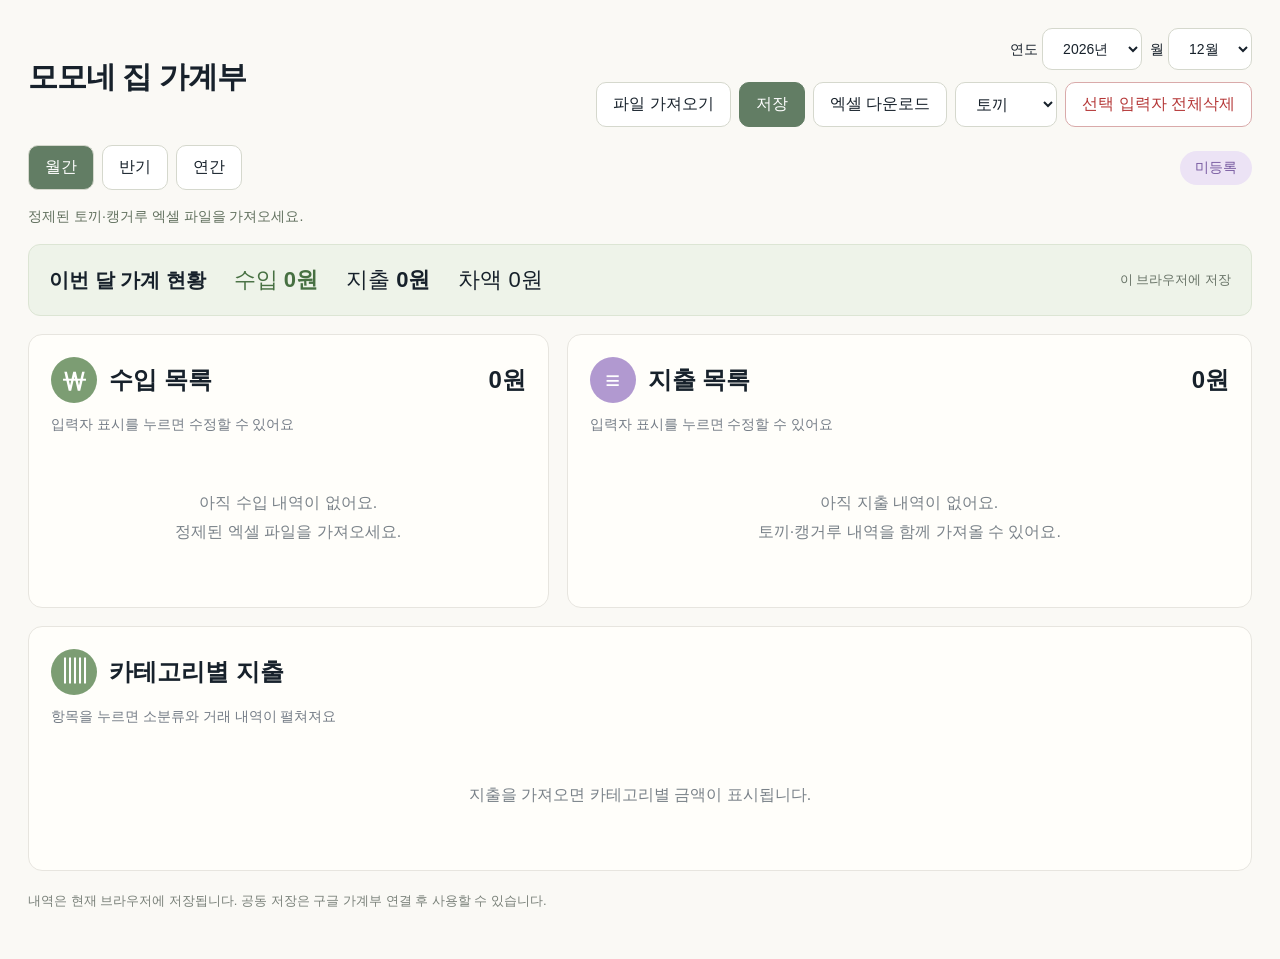
==== Index.html @ 2da4b63d "Limit owner bulk deletion to the selected month" ====
<!doctype html>
<html lang="ko"><head><meta charset="utf-8"><meta name="viewport" content="width=device-width,initial-scale=1"><title>모모네 집 가계부</title><style>:root{font-family:Arial,'Malgun Gothic',sans-serif;color:#17212b;background:#faf9f5;font-size:16px;--green:#547457;--purple:#8b6bb7;--line:#e7e5df}*{box-sizing:border-box}body{margin:0}main{max-width:1320px;margin:auto;padding:28px}header{display:flex;justify-content:space-between;align-items:center;gap:24px;margin-bottom:14px}.brand{display:flex;align-items:center;gap:18px}.mascots{font-size:54px;white-space:nowrap}h1{font-size:30px;margin:0;letter-spacing:-1px}h2{font-size:24px;margin:0;display:flex;align-items:center;gap:12px}.toolbar{display:grid;gap:12px}.period,.actions{display:flex;gap:8px;flex-wrap:wrap}.period{justify-content:flex-end}button,select,input,textarea{font:inherit}button,select{border:1px solid #d5d8cd;border-radius:10px;background:#fff;padding:11px 16px;color:inherit}button{cursor:pointer}button:hover{background:#f0f2eb}button:focus-visible,select:focus-visible,input:focus-visible,textarea:focus-visible{outline:3px solid #7a9878;outline-offset:2px}.primary{background:#627d64;color:white;border-color:#627d64}.primary:hover{background:#506b53}label{font-size:14px}#notice{font-size:14px;color:#62715f;min-height:26px;margin:10px 0}.summary{background:#eef3e9;border:1px solid #dce5d4;border-radius:12px;padding:20px;display:flex;align-items:center;gap:28px;flex-wrap:wrap;margin-bottom:18px}.summary strong{font-size:20px}.summary span{font-size:22px}.summary span:first-of-type{color:#477042}.summary small{margin-left:auto;color:#677266;font-size:13px}.lists{display:grid;grid-template-columns:0.95fr 1.25fr;gap:18px;margin-bottom:18px}.panel{background:#fffefa;border:1px solid var(--line);border-radius:14px;padding:22px}.panel-title{display:flex;justify-content:space-between;align-items:center;gap:14px}.panel-title>strong{font-size:24px;white-space:nowrap}.circle{display:inline-flex;border-radius:50%;width:46px;height:46px;align-items:center;justify-content:center;color:#fff;font-size:25px;flex-shrink:0}.green{background:#7c9d73}.purple{background:#b199d0}.hint{font-size:14px;color:#747c86;margin:10px 0 16px;line-height:1.6}.table-wrap{overflow:auto}table{width:100%;border-collapse:collapse;font-size:14px}th{color:#707987;font-weight:normal;text-align:left;padding:12px 8px;border-bottom:1px solid var(--line)}td{padding:16px 8px;border-bottom:1px solid var(--line);vertical-align:middle}td:first-child{white-space:nowrap}.money{text-align:right;white-space:nowrap;font-variant-numeric:tabular-nums}.owner-cell{text-align:right;width:82px}.owner{border:0;padding:7px 12px;font-size:14px;white-space:nowrap}.owner.rabbit{color:#7954ae;background:#ece2f6}.owner.kangaroo{color:#405b3d;background:#e1ead9}.description{display:block;color:#69717b;margin-top:5px;overflow-wrap:anywhere}.memo{display:block;font-size:13px;line-height:1.6;color:#647566;margin-top:5px;overflow-wrap:anywhere}.group{background:#eef3e8;padding:13px;border-radius:9px;display:flex;justify-content:space-between;gap:12px;margin:16px 0 4px;font-weight:bold}.empty{padding:38px 15px;text-align:center;color:#7a8289;line-height:1.8}.more{width:100%;margin-top:15px;background:#f3f2ee;border:0}.analysis{margin-top:18px}.bar-row{width:100%;display:grid;grid-template-columns:140px 1fr 160px;gap:16px;align-items:center;border:0;border-bottom:1px solid var(--line);border-radius:0;background:transparent;padding:17px 10px;text-align:left}.bar-row.selected{background:#edf3e7;border-radius:9px}.track{height:23px;background:#f4f3ef;border-radius:6px;overflow:hidden}.bar{display:block;height:100%;border-radius:6px}.bar-row .value{text-align:right;font-variant-numeric:tabular-nums}.detail-title{margin-top:22px;background:#edf3e7;border-radius:10px;padding:16px;display:flex;justify-content:space-between;align-items:center;gap:16px;flex-wrap:wrap}.chips{display:flex;gap:8px;flex-wrap:wrap}.chips button{font-size:14px;padding:8px 12px;border-radius:22px}.chips .active{background:#dce8d0;border-color:#82a276}footer{color:#798079;font-size:13px;line-height:1.8;margin:18px 0}dialog{border:1px solid var(--line);border-radius:16px;padding:26px;max-width:560px;width:calc(100% - 32px);max-height:90vh;overflow:auto;box-shadow:0 15px 70px #0002}dialog::backdrop{background:#1f29285c}dialog h2{margin-bottom:18px}dialog label{display:block;margin:12px 0}dialog input,dialog select,dialog textarea{width:100%;padding:10px;border:1px solid #cfd6ca;border-radius:8px;margin-top:6px;background:white}.field-pair{display:grid;grid-template-columns:1fr 1fr;gap:12px}.dialog-actions{display:flex;justify-content:flex-end;gap:10px;margin-top:22px}.import-item{border-bottom:1px solid var(--line);padding-bottom:12px;overflow-wrap:anywhere}button:disabled{opacity:.5;cursor:wait}@media(max-width:1000px){header{align-items:flex-start;flex-direction:column}.period{justify-content:flex-start}.toolbar{width:100%}.lists{grid-template-columns:1fr}.brand h1{font-size:27px}.summary small{margin-left:0}}@media(max-width:600px){main{padding:14px}.mascots{font-size:35px}.brand{gap:10px}h1,.brand h1{font-size:24px}.panel{padding:14px}h2{font-size:20px}.panel-title>strong{font-size:19px}.circle{width:36px;height:36px;font-size:22px}.summary{gap:12px;padding:14px}.summary strong{width:100%}.summary span{font-size:18px}button{padding:10px 12px}.bar-row{grid-template-columns:95px 1fr 112px;gap:8px;font-size:13px;padding:15px 4px}td,th{padding:13px 5px}table{font-size:13px}.owner{padding:7px 8px;font-size:13px}.owner-cell{width:65px}.field-pair{grid-template-columns:1fr}.summary small{width:100%}}
:root [hidden]{display:none!important}.views{display:flex;align-items:center;gap:8px;flex-wrap:wrap;margin:18px 0}.views .active{background:#627d64;color:#fff}.views #monthStatus{margin-left:auto;background:#ece3f5;color:#775aa0;border-radius:20px;padding:8px 15px;font-size:14px}.trend{position:relative;width:100%;min-width:0}.trend svg{display:block;width:100%;height:auto}.trend-hit{position:absolute;inset:0 4% 7% 7%;display:flex}.trend-hit button{flex:1;min-width:0;opacity:0;border:0;padding:0}.trend-hit button:focus-visible{opacity:.12;background:#9bb593}.trend-info{padding:14px;background:#edf2e8;border-radius:10px;line-height:1.8;margin-bottom:28px}.legend-income{color:#547457}.legend-expense{color:#9478af}.pie-heading{margin-top:28px}.pie-layout{display:grid;grid-template-columns:300px 1fr;gap:35px;align-items:center;margin-top:22px}.donut{width:280px;height:280px;border-radius:50%;position:relative}.donut>span{position:absolute;inset:25%;border-radius:50%;background:#fffefa;display:flex;align-items:center;justify-content:center;flex-direction:column;font-size:18px;font-weight:bold;z-index:2;pointer-events:none}.donut small{font-size:13px;font-weight:normal;margin-top:8px;color:#777}.pie-targets{position:absolute;inset:0;width:100%;height:100%}.pie-targets path{cursor:pointer}.pie-targets path:hover{fill:#fff4}.pie-legend button{display:grid;grid-template-columns:14px 1fr auto;gap:12px;align-items:center;width:100%;text-align:left;border:0;border-bottom:1px solid var(--line);border-radius:0;background:transparent;padding:13px 8px;font-size:14px}.pie-legend i{width:12px;height:12px;border-radius:3px}.pie-legend button:hover{background:#f0f4eb}@media(max-width:600px){.pie-layout{grid-template-columns:1fr;gap:18px}.donut{margin:auto;width:230px;height:230px}.trend-info{font-size:14px}.views #monthStatus{margin-left:0}.summary #difference{font-size:16px}}
.owner-actions{display:inline-flex;align-items:center;gap:7px}.delete-one{display:inline-flex;align-items:center;justify-content:center;width:24px;height:24px;padding:0;border:0;border-radius:50%;background:#c74444;color:white;font-size:20px;line-height:1;flex-shrink:0}.delete-one:hover{background:#a82f2f}.danger-outline{color:#b53838;border-color:#d9aaaa}.owner-cell{width:120px}</style><script src="https://holaharu.github.io/momo-household-ledger/vendor/xlsx.full.min.js"></script></head>
<body><main>
<header><div class="brand"><h1>모모네 집 가계부</h1></div><div class="toolbar"><div class="period"><label>연도 <select id="year"></select></label><label>월 <select id="month"></select></label></div><div class="actions"><button id="import">파일 가져오기</button><button id="save" class="primary">저장</button><button id="export">엑셀 다운로드</button><select id="deleteOwner" aria-label="전체 삭제할 입력자"><option value="토끼">토끼</option><option value="캥거루">캥거루</option></select><button id="deleteOwnerAll" class="danger-outline">선택 입력자 전체삭제</button></div></div></header>
<nav class="views"><button data-view="month" class="active">월간</button><button data-view="half">반기</button><button data-view="year">연간</button><select id="half"><option value="1">상반기 · 1~6월</option><option value="2">하반기 · 7~12월</option></select><span id="monthStatus"></span><button id="reopen" hidden>확정 해제</button></nav>
<div id="notice" role="status">정제된 토끼·캥거루 엑셀 파일을 가져오세요.</div>
<section class="summary"><strong>이번 달 가계 현황</strong><span>수입 <b id="incomeTotal">0원</b></span><span>지출 <b id="expenseTotal">0원</b></span><small id="savedState">이 브라우저에 저장</small></section>
<div class="lists"><section class="panel"><div class="panel-title"><h2><span class="circle green">₩</span>수입 목록</h2><strong id="incomePanelTotal">0원</strong></div><p class="hint">입력자 표시를 누르면 수정할 수 있어요</p><div id="incomeList"></div></section><section class="panel"><div class="panel-title"><h2><span class="circle purple">≡</span>지출 목록</h2><strong id="expensePanelTotal">0원</strong></div><p class="hint">입력자 표시를 누르면 수정할 수 있어요</p><div id="expenseList"></div></section></div>
<section class="panel" id="periodAnalysis" hidden></section>
<section class="panel analysis"><h2><span class="circle green">▥</span>카테고리별 지출</h2><p class="hint">항목을 누르면 소분류와 거래 내역이 펼쳐져요</p><div id="chart"></div><div id="detail"></div></section>
<footer id="storageFooter">내역은 현재 브라우저에 저장됩니다. 공동 저장은 구글 가계부 연결 후 사용할 수 있습니다. <a id="sharedLink" hidden>공동 가계부 열기</a></footer>
</main><input hidden type="file" id="files" accept=".xlsx,.xls" multiple><input hidden type="file" id="backupFile" accept=".json"><button id="backup" hidden></button><button id="restore" hidden></button>
<dialog id="importDialog"><form id="importForm"><h2>파일 가져오기</h2><p class="hint">파일명에서 월과 입력자를 찾았어요. 연도와 내용을 확인하세요.</p><div id="importFields"></div><p class="hint">같은 연월·입력자의 기존 내역은 새 파일로 교체됩니다.</p><div class="dialog-actions"><button type="button" data-close="importDialog">취소</button><button class="primary" type="submit">가져오기</button></div></form></dialog>
<dialog id="editDialog"><form id="editForm"><h2>내역 수정</h2><label>입력자<select name="owner"><option>토끼</option><option>캥거루</option></select></label><label>구분<select name="type"><option>수입</option><option>지출</option></select></label><label>날짜<input name="date" type="date" required></label><div class="field-pair"><label>대분류<input name="category" required></label><label>소분류<input name="subcategory"></label></div><label>내용<input name="description" required></label><label>금액<input name="amount" type="number" step="1" required></label><label>결제수단<input name="payment"></label><label>메모<textarea name="memo" rows="3"></textarea></label><div class="dialog-actions"><button type="button" data-close="editDialog">취소</button><button type="submit" class="primary">수정 저장</button></div></form></dialog>
<script>'use strict';
const $=id=>document.getElementById(id), STORAGE='momo-ledger-v1', money=v=>new Intl.NumberFormat('ko-KR').format(v)+'원', escapeHtml=v=>String(v??'').replace(/[&<>"']/g,c=>({'&':'&amp;','<':'&lt;','>':'&gt;','"':'&quot;',"'":'&#39;'}[c]));
let records=[], pending=[], editing=null, expanded=false, selectedCategory='', selectedSub='전체';
try{records=validateRecords(JSON.parse(localStorage.getItem(STORAGE)||'[]'))}catch{ $('notice').textContent='저장된 내역을 읽지 못했어요. 백업 파일로 복원하세요.'; }
const today=new Date();for(let y=2020;y<=Math.max(2040,today.getFullYear()+10);y++)$('year').add(new Option(y+'년',y));for(let m=1;m<=12;m++)$('month').add(new Option(m+'월',m));$('year').value=today.getFullYear();$('month').value=today.getMonth()+1;
function period(){return $('year').value+'-'+String($('month').value).padStart(2,'0')}
function validateRecords(rs){if(!Array.isArray(rs))throw Error('내역 형식이 올바르지 않습니다.');return rs.map(r=>{if(!r||!['토끼','캥거루'].includes(r.owner)||!['수입','지출'].includes(r.type)||!/^\d{4}-\d{2}-\d{2}$/.test(r.date)||!Number.isFinite(r.amount))throw Error('내역 형식이 올바르지 않습니다.');return {id:r.id||crypto.randomUUID(),owner:r.owner,type:r.type,date:r.date,category:String(r.category||'미분류'),subcategory:String(r.subcategory||''),description:String(r.description||''),amount:r.amount,payment:String(r.payment||''),memo:String(r.memo||'')};})}
function current(){return records.filter(r=>r.date.startsWith(period())).sort((a,b)=>b.date.localeCompare(a.date))}
function persist(message='저장했어요.'){try{localStorage.setItem(STORAGE,JSON.stringify(records));$('savedState').textContent='이 브라우저에 저장됨 · '+new Date().toLocaleTimeString('ko-KR',{hour:'2-digit',minute:'2-digit'});$('notice').textContent=message;return true}catch{$('notice').textContent='저장 공간이 부족해 저장하지 못했어요. 백업 파일을 내려받아 주세요.';return false}}
function sum(rs){return rs.reduce((n,r)=>n+r.amount,0)}
function badge(r){return `<button class="owner ${r.owner==='토끼'?'rabbit':'kangaroo'}" data-edit="${escapeHtml(r.id)}" aria-label="${escapeHtml(r.owner+' '+r.description+' 내역 수정')}">${r.owner}</button>`}
function table(rs,expense=true){return `<div class="table-wrap"><table><thead><tr><th>날짜</th><th>${expense?'분류 · 내용':'내용'}</th><th class="money">금액</th><th class="owner-cell">입력자</th></tr></thead><tbody>${rs.map(r=>`<tr><td>${r.date.slice(5).replace('-','.')}</td><td>${expense?`<strong>${escapeHtml(r.category)}${r.subcategory?' · '+escapeHtml(r.subcategory):''}</strong><span class="description">${escapeHtml(r.description)}</span>`:escapeHtml(r.description)}${r.memo?`<span class="memo">메모: ${escapeHtml(r.memo)}</span>`:''}</td><td class="money">${money(r.amount)}</td><td class="owner-cell">${badge(r)}</td></tr>`).join('')}</tbody></table></div>`}
function render(){const rs=current(),income=rs.filter(r=>r.type==='수입'),expenses=rs.filter(r=>r.type==='지출');$('incomeTotal').textContent=$('incomePanelTotal').textContent=money(sum(income));$('expenseTotal').textContent=$('expensePanelTotal').textContent=money(sum(expenses));const groups=Object.groupBy(income,r=>r.category==='급여'?'월급':r.category);$('incomeList').innerHTML=income.length?Object.entries(groups).sort((a,b)=>sum(b[1])-sum(a[1])).map(([cat,rows])=>`<div class="group"><span>${escapeHtml(cat)}</span><span>${money(sum(rows))}</span></div>${table(rows,false)}`).join(''):'<div class="empty">아직 수입 내역이 없어요.<br>정제된 엑셀 파일을 가져오세요.</div>';$('expenseList').innerHTML=expenses.length?table(expanded?expenses:expenses.slice(0,8))+(expenses.length>8?`<button class="more" id="more">${expanded?'접기':'전체 지출 '+expenses.length+'건 보기'} ▾</button>`:''):'<div class="empty">아직 지출 내역이 없어요.<br>토끼·캥거루 내역을 함께 가져올 수 있어요.</div>';if($('more'))$('more').onclick=()=>{expanded=!expanded;render()};const cats=Object.entries(Object.groupBy(expenses,r=>r.category)).map(([c,rs])=>[c,sum(rs)]).sort((a,b)=>b[1]-a[1]);const max=Math.max(...cats.map(c=>Math.abs(c[1])),1),colors=['#ceb7e2','#aac6df','#e4c7a7','#eaa8b2','#8ea67b','#afb6bc'];$('chart').innerHTML=cats.length?cats.map(([c,a],i)=>`<button class="bar-row ${c===selectedCategory?'selected':''}" data-category="${escapeHtml(c)}"><strong>${escapeHtml(c)}</strong><span class="track"><span class="bar" style="width:${Math.max(1,Math.abs(a)/max*100)}%;background:${colors[i%colors.length]}"></span></span><span class="value">${money(a)}</span></button>`).join(''):'<div class="empty">지출을 가져오면 카테고리별 금액이 표시됩니다.</div>';renderDetail(expenses);}
function renderDetail(expenses){const rows=expenses.filter(r=>r.category===selectedCategory);if(!rows.length){$('detail').innerHTML='';return}const subs=['전체',...new Set(rows.map(r=>r.subcategory||'미분류'))];if(!subs.includes(selectedSub))selectedSub='전체';$('detail').innerHTML=`<div class="detail-title"><strong>${escapeHtml(selectedCategory)} 세부 내역</strong><div class="chips">${subs.map(s=>`<button data-sub="${escapeHtml(s)}" class="${s===selectedSub?'active':''}">${escapeHtml(s)}</button>`).join('')}</div></div>`+table(rows.filter(r=>selectedSub==='전체'||(r.subcategory||'미분류')===selectedSub));}
document.addEventListener('click',e=>{const b=e.target.closest('button');if(!b)return;if(b.dataset.edit){editing=records.find(r=>r.id===b.dataset.edit);if(!editing)return;for(const [k,v]of Object.entries(editing))if($('editForm').elements[k])$('editForm').elements[k].value=v;$('editDialog').showModal()}if(b.dataset.category){selectedCategory=b.dataset.category;selectedSub='전체';render()}if(b.dataset.sub){selectedSub=b.dataset.sub;renderDetail(current().filter(r=>r.type==='지출'))}if(b.dataset.close)$(b.dataset.close).close()});
for(const id of ['year','month'])$(id).onchange=()=>{expanded=false;selectedCategory='';render()};$('save').onclick=()=>persist();
function normalizedDate(v,y,m){let yy=y,mm=m,dd;if(typeof v==='number'){const d=XLSX.SSF.parse_date_code(v);if(!d)throw Error('날짜를 읽을 수 없습니다.');yy=d.y;mm=d.m;dd=d.d}else{const nums=String(v||'').match(/\d+/g)?.map(Number)||[];if(nums.length>=3&&nums[0]>1900){[yy,mm,dd]=nums}else if(nums.length>=2){[mm,dd]=nums}else throw Error('날짜를 읽을 수 없습니다: '+v)}const date=new Date(Date.UTC(yy,mm-1,dd));if(date.getUTCFullYear()!==yy||date.getUTCMonth()+1!==mm||date.getUTCDate()!==dd)throw Error('잘못된 날짜: '+v);if(yy!==y||mm!==m)throw Error(`파일에 선택한 ${y}년 ${m}월 밖의 날짜가 있어요: ${v}`);return `${yy}-${String(mm).padStart(2,'0')}-${String(dd).padStart(2,'0')}`;}
function parseWorkbook(wb,{owner,year,month}){const out=[];for(const name of wb.SheetNames){let type='',headers=null;for(const row of XLSX.utils.sheet_to_json(wb.Sheets[name],{header:1,defval:'',raw:true})){const nonempty=row.filter(v=>String(v).trim());if(nonempty.length===1&&['수입','지출'].includes(String(nonempty[0]).trim())){type=String(nonempty[0]).trim();headers=null;continue}if(row.includes('날짜')&&row.includes('금액')){headers=Object.fromEntries(row.map((v,i)=>[String(v).trim(),i]));continue}if(!headers||!type||!nonempty.length)continue;const get=k=>row[headers[k]]??'';if(!get('날짜'))continue;const amount=Number(String(get('금액')).replace(/[,\s₩원]/g,''));if(!Number.isFinite(amount)||String(get('금액')).trim()==='')throw Error('금액을 읽을 수 없습니다.');out.push({id:crypto.randomUUID(),owner,type,date:normalizedDate(get('날짜'),year,month),category:String(get('대분류')||'미분류'),subcategory:String(get('소분류')||''),description:String(get('내용')||''),amount,payment:String(get('결제수단')||''),memo:String(get('메모')||'')});}}if(!out.length)throw Error('수입·지출 구역과 날짜·금액 열이 있는 정제 파일을 선택하세요.');return out;}
$('import').onclick=()=>$('files').click();$('files').onchange=async()=>{try{if(!window.XLSX)throw Error('엑셀 기능을 불러오지 못했어요. 페이지를 새로고침해 주세요.');pending=[];for(const file of $('files').files){const filename=file.name.replace(/\.(xlsx|xls)$/i,'');const match=filename.match(/(?:^|\D)(1[0-2]|0?[1-9])\s*월?\s*(토끼|캥거루)/);const wb=XLSX.read(await file.arrayBuffer());pending.push({name:file.name,wb,month:match?Number(match[1]):Number($('month').value),owner:match?match[2]:filename.includes('캥거루')?'캥거루':'토끼'});}$('importFields').innerHTML=pending.map((p,i)=>`<div class="import-item"><strong>${escapeHtml(p.name)}</strong><div class="field-pair"><label>연도<input type="number" name="year${i}" value="${$('year').value}" min="2020" max="2100" required></label><label>월<select name="month${i}">${Array.from({length:12},(_,j)=>`<option value="${j+1}" ${j+1===p.month?'selected':''}>${j+1}월</option>`).join('')}</select></label></div><label>입력자<select name="owner${i}"><option ${p.owner==='토끼'?'selected':''}>토끼</option><option ${p.owner==='캥거루'?'selected':''}>캥거루</option></select></label></div>`).join('');$('importDialog').showModal()}catch(e){$('notice').textContent=e.message}finally{$('files').value=''}};
$('importForm').onsubmit=e=>{e.preventDefault();try{const batch=[],keys=new Set();for(let i=0;i<pending.length;i++){const form=e.target.elements,year=Number(form['year'+i].value),month=Number(form['month'+i].value),owner=form['owner'+i].value,key=`${year}-${String(month).padStart(2,'0')}|${owner}`;if(keys.has(key))throw Error('같은 월·입력자의 파일은 한 번에 하나만 가져오세요.');keys.add(key);batch.push(...parseWorkbook(pending[i].wb,{owner,year,month}));}records=records.filter(r=>!keys.has(r.date.slice(0,7)+'|'+r.owner)).concat(batch);const p=batch[0].date.split('-');if(![...$('year').options].some(o=>o.value===p[0]))$('year').add(new Option(p[0]+'년',p[0]));$('year').value=p[0];$('month').value=Number(p[1]);persist(`${pending.map(p=>p.name).join(', ')} · ${batch.length}건을 가져왔어요.`);$('importDialog').close();expanded=false;selectedCategory='';render()}catch(err){alert(err.message)}};
$('editForm').onsubmit=e=>{e.preventDefault();const values=Object.fromEntries(new FormData(e.target));try{const changed=validateRecords([{...editing,...values,amount:Number(values.amount)}])[0];const before=records;records=records.map(r=>r.id===editing.id?changed:r);if(!persist('수정한 내역을 저장했어요.')){records=before;return}$('editDialog').close();render()}catch(err){alert(err.message)}};
function download(blob,name){const url=URL.createObjectURL(blob),a=document.createElement('a');a.href=url;a.download=name;a.click();setTimeout(()=>URL.revokeObjectURL(url),1000)}
$('backup').onclick=()=>download(new Blob([JSON.stringify({version:1,exportedAt:new Date().toISOString(),records},null,2)],{type:'application/json'}),'모모네집_전체백업_'+new Date().toISOString().slice(0,10)+'.json');$('restore').onclick=()=>$('backupFile').click();$('backupFile').onchange=async()=>{try{const file=$('backupFile').files[0];if(!file)return;const data=JSON.parse(await file.text());if(data.version!==1)throw Error('모모네 집 가계부 백업 파일이 아닙니다.');const restored=validateRecords(data.records);if(!confirm(`백업 ${restored.length}건으로 현재 브라우저의 전체 내역을 교체할까요?`))return;const old=records;records=restored;if(!persist('백업을 복원했어요.')){records=old;return}render()}catch(e){alert(e.message)}finally{$('backupFile').value=''}};
$('export').onclick=()=>{try{const rs=typeof viewMode==='undefined'||viewMode==='month'?current():rangeRows();const exportPeriod=typeof viewMode==='undefined'||viewMode==='month'?period():$('year').value+(viewMode==='half'?($('half').value==='1'?'_상반기':'_하반기'):'_연간');if(!rs.length)throw Error('선택한 기간에 내보낼 내역이 없어요.');const wb=XLSX.utils.book_new(),income=rs.filter(r=>r.type==='수입'),expense=rs.filter(r=>r.type==='지출');const summary=[['모모네 집 가계부',exportPeriod],['총수입',sum(income)],['총지출',sum(expense)],[],['수입 분류','금액'],...Object.entries(Object.groupBy(income,r=>r.category==='급여'?'월급':r.category)).map(([c,r])=>[c,sum(r)]),[],['지출 분류','금액'],...Object.entries(Object.groupBy(expense,r=>r.category)).map(([c,r])=>[c,sum(r)])];const ws=XLSX.utils.aoa_to_sheet(summary);ws['!cols']=[{wch:24},{wch:20}];XLSX.utils.book_append_sheet(wb,ws,'기간 요약');for(const [name,rows]of [['수입',income],['지출',expense]]){const sheet=XLSX.utils.aoa_to_sheet([['날짜','입력자','대분류','소분류','내용','금액','결제수단','메모'],...rows.map(r=>[r.date,r.owner,r.category,r.subcategory,r.description,r.amount,r.payment,r.memo])]);sheet['!cols']=[{wch:13},{wch:10},{wch:16},{wch:16},{wch:36},{wch:16},{wch:30},{wch:40}];sheet['!autofilter']={ref:sheet['!ref']};XLSX.utils.book_append_sheet(wb,sheet,name);}XLSX.writeFile(wb,`모모네집_가계부_${exportPeriod}.xlsx`)}catch(e){$('notice').textContent=e.message}};
render();
</script><script>'use strict';
const META_STORAGE='momo-ledger-months-v2';let monthMeta={},revision=0,shared=typeof google!=='undefined'&&google.script&&google.script.run,busy=false;
try{monthMeta=JSON.parse(localStorage.getItem(META_STORAGE)||'{}')}catch{}
function statusFor(key){const m=monthMeta[key]||{};const owners=m.uploaded||[...new Set(records.filter(r=>r.date.startsWith(key)).map(r=>r.owner))];return {uploaded:owners,confirmed:Boolean(m.confirmed),updatedAt:m.updatedAt||''};}
function cloudCall(method,payload){return new Promise((resolve,reject)=>{const runner=google.script.run.withSuccessHandler(resolve).withFailureHandler(e=>reject(Error(e.message||String(e))));if(payload===undefined)runner[method]();else runner[method](payload)})}
function acceptState(state){records=validateRecords(state.records);monthMeta=state.months||{};revision=state.revision||0;}
function localMutation(op){let next=records.map(r=>({...r})),meta=JSON.parse(JSON.stringify(monthMeta));const ensure=k=>meta[k]??={...statusFor(k)};if(op.kind==='import'){if(!op.items?.length)throw Error('가져올 파일이 없어요.');const seen=new Set();for(const item of op.items){const key=item.period+'|'+item.owner;if(seen.has(key))throw Error('같은 월·입력자의 파일은 하나만 가져오세요.');seen.add(key);const imported=validateRecords(item.records);if(!imported.length||imported.some(r=>r.owner!==item.owner||r.date.slice(0,7)!==item.period))throw Error('파일과 연월·입력자가 일치하지 않아요.');const m=ensure(item.period);if(m.confirmed)throw Error(item.period+' 가계부는 확정되어 있어요. 먼저 확정을 해제하세요.');next=next.filter(r=>!(r.date.startsWith(item.period)&&r.owner===item.owner)).concat(imported);m.uploaded=[...new Set([...m.uploaded,item.owner])];m.confirmed=m.uploaded.includes('토끼')&&m.uploaded.includes('캥거루');m.updatedAt=new Date().toISOString();}}else if(op.kind==='edit'){const old=next.find(r=>r.id===op.record.id);if(!old)throw Error('수정할 내역이 없어요.');const key=old.date.slice(0,7);if(ensure(key).confirmed||ensure(op.record.date.slice(0,7)).confirmed)throw Error('확정한 달은 먼저 확정을 해제하세요.');next=next.map(r=>r.id===old.id?validateRecords([op.record])[0]:r);}else if(op.kind==='reopen'){ensure(op.period).confirmed=false;}else if(op.kind==='confirm'){const m=ensure(op.period);if(!['토끼','캥거루'].every(o=>m.uploaded.includes(o)))throw Error('두 사람의 업로드가 필요해요.');m.confirmed=true;}else if(op.kind==='restore'){next=validateRecords(op.records);meta=op.months||{};}else throw Error('지원하지 않는 저장 작업입니다.');const serialized=JSON.stringify({records:next,months:meta});localStorage.setItem('momo-ledger-state-v2',serialized);return {records:next,months:meta,revision:revision+1};}
async function mutate(op){if(busy)throw Error('저장 중이에요. 잠시 기다려 주세요.');busy=true;try{const state=shared?await cloudCall('mutateLedger',{...op,revision}):localMutation(op);acceptState(state);$('savedState').textContent=shared?'공동 저장됨':'이 브라우저에 저장됨';render();return state;}catch(e){if(shared){try{acceptState(await cloudCall('loadLedger'));render()}catch{}}throw e;}finally{busy=false}}
try{const state=JSON.parse(localStorage.getItem('momo-ledger-state-v2')||'null');if(state)acceptState(state)}catch{}
$('importForm').onsubmit=async e=>{e.preventDefault();const button=e.target.querySelector('[type=submit]');button.disabled=true;try{const items=[],form=e.target.elements;for(let i=0;i<pending.length;i++){const year=Number(form['year'+i].value),month=Number(form['month'+i].value),owner=form['owner'+i].value;items.push({period:year+'-'+String(month).padStart(2,'0'),owner,records:parseWorkbook(pending[i].wb,{owner,year,month})})}await mutate({kind:'import',items});const p=items[0].period.split('-');if(![...$('year').options].some(o=>o.value===p[0]))$('year').add(new Option(p[0]+'년',p[0]));$('year').value=p[0];$('month').value=Number(p[1]);$('notice').textContent=pending.map(p=>p.name).join(', ')+' · 저장했어요.';$('importDialog').close();render()}catch(err){alert(err.message)}finally{button.disabled=false}};
$('editForm').onsubmit=async e=>{e.preventDefault();const values=Object.fromEntries(new FormData(e.target)),button=e.target.querySelector('[type=submit]');button.disabled=true;try{const r=validateRecords([{...editing,...values,amount:Number(values.amount)}])[0];await mutate({kind:'edit',record:r});$('editDialog').close();$('notice').textContent='수정한 내역을 저장했어요.'}catch(err){alert(err.message)}finally{button.disabled=false}};
$('save').onclick=async()=>{try{const m=statusFor(period());if(m.uploaded.length===2&&!m.confirmed){await mutate({kind:'confirm',period:period()});$('notice').textContent='이번 달 가계부를 다시 확정했어요.'}else if(shared){acceptState(await cloudCall('loadLedger'));render();$('notice').textContent='공동 저장된 최신 내용을 불러왔어요.'}else persist('내역은 자동 저장되어 있어요.')}catch(e){alert(e.message)}};
$('reopen').onclick=async()=>{if(!confirm('확정을 해제하고 이 달의 내역을 수정할까요?'))return;try{await mutate({kind:'reopen',period:period()});$('notice').textContent='확정을 해제했어요. 수정 후 저장을 누르면 다시 확정됩니다.'}catch(e){alert(e.message)}};
$('backup').onclick=()=>download(new Blob([JSON.stringify({version:2,exportedAt:new Date().toISOString(),records,months:monthMeta},null,2)],{type:'application/json'}),'모모네집_전체백업_'+new Date().toISOString().slice(0,10)+'.json');
$('backupFile').onchange=async()=>{try{if(shared)throw Error('공동 저장에서는 전체 교체 복원을 사용하지 않아요. 월별 파일을 가져와 주세요.');const file=$('backupFile').files[0];if(!file)return;const data=JSON.parse(await file.text());if(![1,2].includes(data.version))throw Error('가계부 백업 파일이 아닙니다.');const restored=validateRecords(data.records);if(!confirm(`백업 ${restored.length}건으로 전체 내역을 교체할까요?`))return;await mutate({kind:'restore',records:restored,months:data.months||{}});$('notice').textContent='백업을 복원했어요.'}catch(e){alert(e.message)}finally{$('backupFile').value=''}};
async function initShared(){if(!shared)return;$('notice').textContent='공동 가계부를 불러오는 중이에요…';for(const b of document.querySelectorAll('.actions button'))b.disabled=true;try{acceptState(await cloudCall('loadLedger'));$('storageFooter').textContent='두 사람의 내역이 Google Sheets에 함께 저장됩니다. 파일 가져오기와 수정은 자동 저장됩니다.';$('savedState').textContent='공동 저장 연결됨';$('notice').textContent='공동 가계부를 불러왔어요.';render();}catch(e){$('notice').textContent='공동 저장 연결 실패: '+e.message;return;}finally{if($('savedState').textContent==='공동 저장 연결됨')for(const b of document.querySelectorAll('.actions button'))b.disabled=false}}
</script><script>'use strict';
let viewMode='month',analysisCategory='',analysisSub='전체',analysisMonth='',analysisScope='';const baseRender=render;
function rangeRows(){const year=$('year').value,half=Number($('half').value);return records.filter(r=>r.date.startsWith(year+'-')&&(viewMode!=='half'||(Number(r.date.slice(5,7))<=6?1:2)===half));}
render=function(){baseRender();document.querySelector('.lists').hidden=viewMode!=='month';document.querySelector('.analysis').hidden=viewMode!=='month';$('periodAnalysis').hidden=viewMode==='month';$('half').hidden=viewMode!=='half';$('month').parentElement.hidden=viewMode!=='month';const m=statusFor(period());$('monthStatus').textContent=viewMode==='month'?(m.confirmed?'확정':m.uploaded.length===2?'수정 중':m.uploaded.length?m.uploaded.includes('토끼')?'캥거루 업로드 대기':'토끼 업로드 대기':'미등록'):'';$('reopen').hidden=viewMode!=='month'||!m.confirmed;$('save').textContent=viewMode==='month'&&m.uploaded.length===2&&!m.confirmed?'다시 확정':'저장';document.querySelector('.summary>strong').textContent=viewMode==='month'?'이번 달 가계 현황':viewMode==='year'?$('year').value+'년 가계 현황':$('year').value+'년 '+($('half').value==='1'?'상반기':'하반기');document.querySelectorAll('[data-view]').forEach(b=>b.classList.toggle('active',b.dataset.view===viewMode));let diff=$('difference');if(!diff){diff=document.createElement('span');diff.id='difference';document.querySelector('.summary').insertBefore(diff,$('savedState'))}const rs=viewMode==='month'?current():rangeRows(),income=sum(rs.filter(r=>r.type==='수입')),expense=sum(rs.filter(r=>r.type==='지출'));$('incomeTotal').textContent=money(income);$('expenseTotal').textContent=money(expense);diff.textContent='차액 '+money(income-expense);if(viewMode!=='month')renderPeriod(rs);};
function renderPeriod(rs){const months=viewMode==='year'?Array.from({length:12},(_,i)=>i+1):Array.from({length:6},(_,i)=>i+($('half').value==='1'?1:7)),data=months.map(m=>{const key=$('year').value+'-'+String(m).padStart(2,'0'),rows=rs.filter(r=>r.date.startsWith(key));return {m,key,income:sum(rows.filter(r=>r.type==='수입')),expense:sum(rows.filter(r=>r.type==='지출')),registered:statusFor(key).uploaded.length>0,confirmed:statusFor(key).confirmed}});const max=Math.max(...data.flatMap(d=>[d.income,d.expense]),1),min=Math.min(...data.flatMap(d=>[d.income,d.expense]),0),width=1000,height=300,x=i=>70+i*(850/Math.max(1,data.length-1)),y=a=>250-(a-min)/(max-min)*200;const path=type=>{let s='',open=false;data.forEach((d,i)=>{if(!d.registered){open=false;return}s+=(open?' L':' M')+x(i)+','+y(d[type]);open=true});return s};const grid=Array.from({length:5},(_,i)=>{const a=min+(max-min)*i/4,yy=y(a);return `<line x1="70" x2="940" y1="${yy}" y2="${yy}" stroke="#e3e7de"/><text x="60" y="${yy+5}" text-anchor="end" font-size="13">${Math.round(a/10000)}만</text>`}).join('');const points=data.map((d,i)=>d.registered?`<circle cx="${x(i)}" cy="${y(d.income)}" r="5" fill="#547457"/><circle cx="${x(i)}" cy="${y(d.expense)}" r="5" fill="#a184be"/>`:'').join('');$('periodAnalysis').innerHTML=`<h2>월별 수입과 지출</h2><p class="hint"><span class="legend-income">● 수입</span> <span class="legend-expense">● 지출</span> · 월에 마우스를 올리거나 누르면 합계를 볼 수 있어요.</p><div class="trend"><svg viewBox="0 0 ${width} ${height}" role="img" aria-label="월별 수입과 지출 추이">${grid}<path d="${path('income')}" fill="none" stroke="#547457" stroke-width="3"/><path d="${path('expense')}" fill="none" stroke="#a184be" stroke-width="3"/>${points}${data.map((d,i)=>`<text x="${x(i)}" y="280" text-anchor="middle" font-size="15">${d.m}월</text>`).join('')}</svg><div class="trend-hit">${data.map(d=>`<button data-trend="${d.key}" aria-label="${d.m}월 수입 ${money(d.income)}, 지출 ${money(d.expense)}">${d.m}월</button>`).join('')}</div></div><div id="trendInfo" class="trend-info">등록한 월을 선택하면 수입·지출·차액이 표시됩니다.</div><h2 class="pie-heading">기간별 지출 비중</h2><div id="pieArea"></div><div id="periodDetails"></div>`;const show=key=>{const d=data.find(d=>d.key===key);$('trendInfo').textContent=d.registered?`${d.m}월 · ${d.confirmed?'확정':'업로드 대기 또는 수정 중'} | 수입 ${money(d.income)} · 지출 ${money(d.expense)} · 차액 ${money(d.income-d.expense)}`:`${d.m}월 · 미등록`};document.querySelectorAll('[data-trend]').forEach(b=>{b.onmouseenter=b.onfocus=b.onclick=()=>show(b.dataset.trend)});renderPie(rs);}
function renderPie(rs){const groups=Object.entries(Object.groupBy(rs.filter(r=>r.type==='지출'),r=>r.category)).map(([c,rows])=>[c,sum(rows)]).sort((a,b)=>b[1]-a[1]);const positive=groups.filter(g=>g[1]>0),total=sum(positive.map(g=>({amount:g[1]}))),colors=['#b49acc','#8faa7f','#9dbbd4','#e5b48f','#cfb9a3','#92bfb5','#e3a9ba','#c7c88f','#b5bac4','#9fa2cc'];let cursor=0;const gradient=positive.map(([c,a],i)=>{const start=cursor;cursor+=a/total*100;return `${colors[i%colors.length]} ${start}% ${cursor}%`}).join(',');$('pieArea').innerHTML=groups.length?`<div class="pie-layout"><div class="donut" style="background:conic-gradient(${gradient||'#eee 0% 100%'})" role="img" aria-label="기간별 카테고리 지출 비중"><span>${money(sum(groups.map(g=>({amount:g[1]}))))}<small>총지출</small></span><svg class="pie-targets" viewBox="0 0 100 100">${positive.map(([c,a],i)=>{const start=positive.slice(0,i).reduce((n,g)=>n+g[1]/total*360,0),end=start+a/total*360,pt=angle=>[50+49*Math.sin(angle*Math.PI/180),50-49*Math.cos(angle*Math.PI/180)],p1=pt(start),p2=pt(Math.min(end,start+359.999));return `<path data-pie="${escapeHtml(c)}" d="M50,50 L${p1.join(',')} A49,49 0 ${end-start>180?1:0},1 ${p2.join(',')} Z" fill="transparent"><title>${escapeHtml(c)} ${money(a)}</title></path>`}).join('')}</svg></div><div class="pie-legend">${groups.map(([c,a],i)=>`<button data-pie="${escapeHtml(c)}"><i style="background:${colors[i%colors.length]}"></i><strong>${escapeHtml(c)}</strong><span>${money(a)}</span></button>`).join('')}</div></div><p class="hint">분류를 누르면 월별 합계를 볼 수 있어요.${groups.some(g=>g[1]<0)?' 음수 합계는 원그래프 조각에서 제외하고 목록에 표시합니다.':''}</p>`:'<div class="empty">아직 등록된 지출이 없어요.</div>';renderPeriodDetails(rs);}
function renderPeriodDetails(rs){
const scope=$('year').value+'-'+viewMode+'-'+$('half').value;
if(analysisScope!==scope){analysisMonth='';analysisSub='전체';analysisScope=scope;}
const rows=rs.filter(r=>r.type==='지출'&&r.category===analysisCategory);if(!rows.length){$('periodDetails').innerHTML='';return}const months=Object.entries(Object.groupBy(rows,r=>r.date.slice(0,7))).sort(([a],[b])=>a.localeCompare(b));
if(!months.some(([key])=>key===analysisMonth))analysisMonth='';
const heading=`<div class="detail-title"><strong>${escapeHtml(analysisCategory)} 월별 합계</strong></div>`;
const monthList=`<div class="pie-legend">${months.map(([key,items])=>`<button data-period-month="${key}" aria-expanded="${key===analysisMonth}" style="${key===analysisMonth?'background:#edf2e8':''}"><strong>${Number(key.slice(5))}월</strong><span>${money(sum(items))} · ${items.length}건</span></button>`).join('')}</div><p class="hint">월을 누르면 해당 월의 날짜별 지출 내역이 펼쳐져요.</p>`;
if(!analysisMonth){$('periodDetails').innerHTML=heading+monthList;return;}
const monthRows=rows.filter(r=>r.date.startsWith(analysisMonth+'-'));
const subs=['전체',...new Set(monthRows.map(r=>r.subcategory||'미분류'))];
if(!subs.includes(analysisSub))analysisSub='전체';
$('periodDetails').innerHTML=heading+monthList+`<div class="detail-title"><strong>${Number(analysisMonth.slice(5))}월 · ${escapeHtml(analysisCategory)} 날짜별 내역</strong><div class="chips">${subs.map(s=>`<button data-period-sub="${escapeHtml(s)}" class="${s===analysisSub?'active':''}">${escapeHtml(s)}</button>`).join('')}</div></div>`+table(monthRows.filter(r=>analysisSub==='전체'||(r.subcategory||'미분류')===analysisSub).sort((a,b)=>b.date.localeCompare(a.date)));
}
document.addEventListener('click',e=>{const v=e.target.closest('[data-view]'),p=e.target.closest('[data-pie]'),s=e.target.closest('[data-period-sub]'),m=e.target.closest('[data-period-month]');if(v){viewMode=v.dataset.view;analysisCategory='';analysisMonth='';render()}if(p){analysisCategory=p.dataset.pie;analysisSub='전체';analysisMonth='';renderPeriodDetails(rangeRows());$('periodDetails').scrollIntoView({behavior:'smooth',block:'nearest'})}if(m){analysisMonth=analysisMonth===m.dataset.periodMonth?'':m.dataset.periodMonth;analysisSub='전체';renderPeriodDetails(rangeRows())}if(s){analysisSub=s.dataset.periodSub;renderPeriodDetails(rangeRows())}});$('half').onchange=()=>render();
$('half').value=Number($('month').value)>6?'2':'1';
render();initShared();
</script><script>'use strict';
const baseTableForDelete=table;
table=function(rs,expense=true){return `<div class="table-wrap"><table><thead><tr><th>날짜</th><th>${expense?'분류 · 내용':'내용'}</th><th class="money">금액</th><th class="owner-cell">입력자</th></tr></thead><tbody>${rs.map(r=>`<tr><td>${r.date.slice(5).replace('-','.')}</td><td>${expense?`<strong>${escapeHtml(r.category)}${r.subcategory?' · '+escapeHtml(r.subcategory):''}</strong><span class="description">${escapeHtml(r.description)}</span>`:escapeHtml(r.description)}${r.memo?`<span class="memo">메모: ${escapeHtml(r.memo)}</span>`:''}</td><td class="money">${money(r.amount)}</td><td class="owner-cell"><span class="owner-actions">${badge(r)}<button class="delete-one" data-delete="${escapeHtml(r.id)}" aria-label="${escapeHtml(r.description+' 한 건 삭제')}" title="한 건 삭제">−</button></span></td></tr>`).join('')}</tbody></table></div>`};

function touchDeletedMonth(key,owner){const m=monthMeta[key]||statusFor(key);monthMeta[key]={...m,uploaded:(m.uploaded||[]).filter(o=>o!==owner),confirmed:false,updatedAt:new Date().toISOString()};}
function saveLocalDelete(message){localStorage.setItem('momo-ledger-state-v2',JSON.stringify({records,months:monthMeta}));localStorage.setItem(STORAGE,JSON.stringify(records));revision+=1;$('savedState').textContent='이 브라우저에 저장됨';$('notice').textContent=message;render();}
async function runDelete(op,message){if(shared){const state=await cloudCall('mutateLedger',{...op,revision});acceptState(state);$('savedState').textContent='공동 저장됨';$('notice').textContent=message;render();return}
if(op.kind==='deleteRecord'){const target=records.find(r=>r.id===op.id);if(!target)throw Error('삭제할 내역이 없어요.');records=records.filter(r=>r.id!==op.id);touchDeletedMonth(target.date.slice(0,7),target.owner);saveLocalDelete(message);return}
if(op.kind==='deleteOwner'){if(!/^\d{4}-(0[1-9]|1[0-2])$/.test(op.period))throw Error('삭제할 연월을 선택해 주세요.');const affected=records.filter(r=>r.owner===op.owner&&r.date.slice(0,7)===op.period);if(!affected.length)throw Error(op.period+' '+op.owner+' 내역이 없어요.');touchDeletedMonth(op.period,op.owner);records=records.filter(r=>!(r.owner===op.owner&&r.date.slice(0,7)===op.period));saveLocalDelete(message);return}
throw Error('지원하지 않는 삭제 작업이에요.');}

document.addEventListener('click',async e=>{const b=e.target.closest('[data-delete]');if(!b)return;e.preventDefault();e.stopPropagation();const r=records.find(x=>x.id===b.dataset.delete);if(!r)return;if(!confirm(`${r.date} · ${r.description} · ${money(r.amount)}\n이 내역 한 건을 삭제할까요?`))return;b.disabled=true;try{await runDelete({kind:'deleteRecord',id:r.id},'내역 한 건을 삭제했어요.')}catch(err){alert(err.message)}finally{b.disabled=false}} ,true);

$('deleteOwnerAll').onclick=async()=>{const owner=$('deleteOwner').value,key=period(),count=records.filter(r=>r.owner===owner&&r.date.slice(0,7)===key).length;if(!count){alert(key+' '+owner+' 내역이 없어요.');return}if(!confirm(`${key} · ${owner} 내역 ${count}건을 모두 삭제할까요?\n선택한 달의 내역만 삭제됩니다.`))return;const b=$('deleteOwnerAll');b.disabled=true;try{await runDelete({kind:'deleteOwner',owner,period:key},`${key} ${owner} 내역 ${count}건을 삭제했어요.`)}catch(err){alert(err.message)}finally{b.disabled=false}};

render();
</script></body></html>
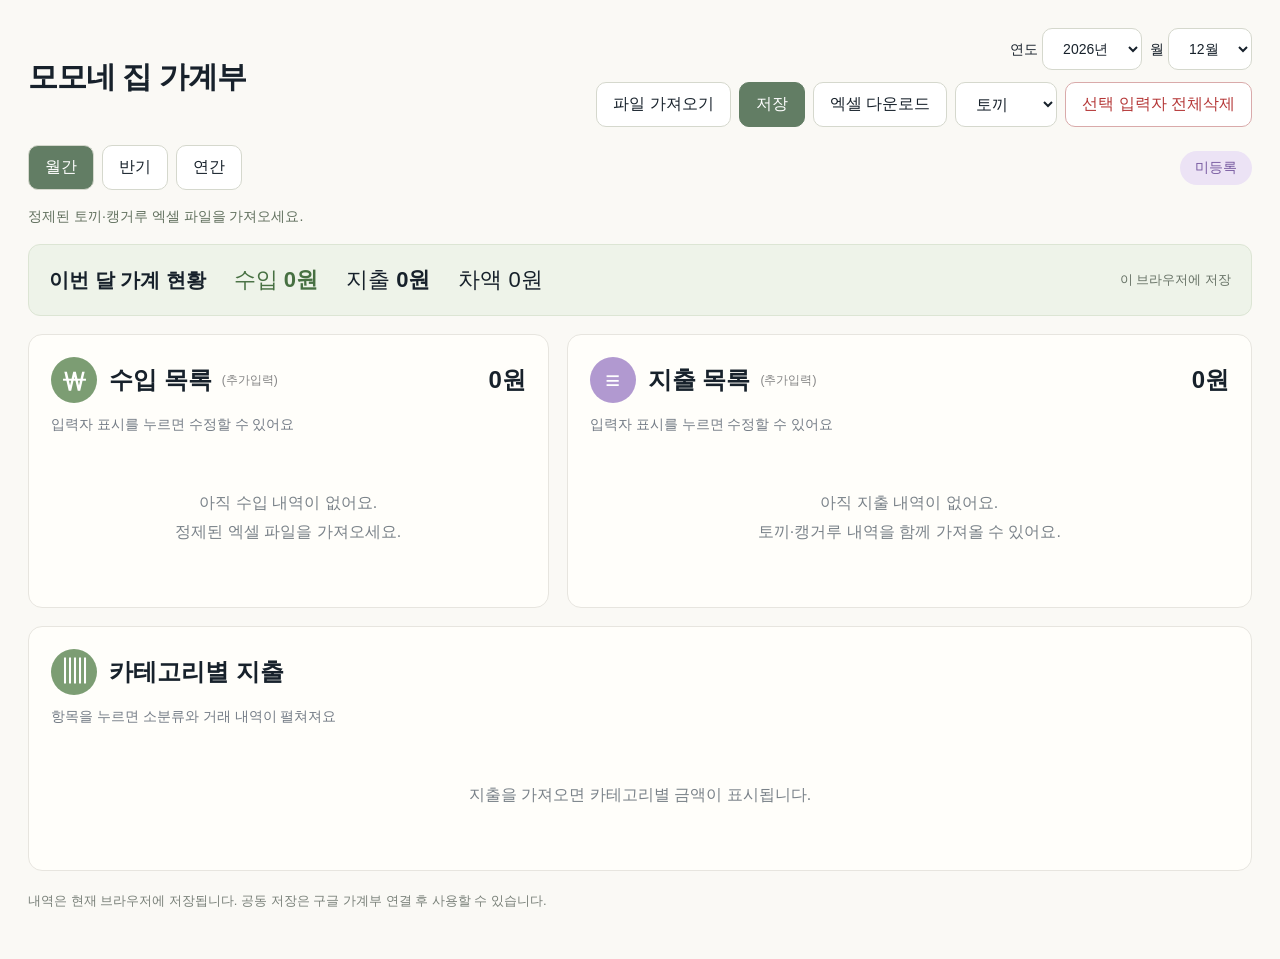
==== commit 2a17ddc7: "Add manual income and expense entry and pin fuel, toll and mobile T-money summaries" ====
--- a/Index.html
+++ b/Index.html
@@ -1,13 +1,17 @@
 <!doctype html>
 <html lang="ko"><head><meta charset="utf-8"><meta name="viewport" content="width=device-width,initial-scale=1"><title>모모네 집 가계부</title><style>:root{font-family:Arial,'Malgun Gothic',sans-serif;color:#17212b;background:#faf9f5;font-size:16px;--green:#547457;--purple:#8b6bb7;--line:#e7e5df}*{box-sizing:border-box}body{margin:0}main{max-width:1320px;margin:auto;padding:28px}header{display:flex;justify-content:space-between;align-items:center;gap:24px;margin-bottom:14px}.brand{display:flex;align-items:center;gap:18px}.mascots{font-size:54px;white-space:nowrap}h1{font-size:30px;margin:0;letter-spacing:-1px}h2{font-size:24px;margin:0;display:flex;align-items:center;gap:12px}.toolbar{display:grid;gap:12px}.period,.actions{display:flex;gap:8px;flex-wrap:wrap}.period{justify-content:flex-end}button,select,input,textarea{font:inherit}button,select{border:1px solid #d5d8cd;border-radius:10px;background:#fff;padding:11px 16px;color:inherit}button{cursor:pointer}button:hover{background:#f0f2eb}button:focus-visible,select:focus-visible,input:focus-visible,textarea:focus-visible{outline:3px solid #7a9878;outline-offset:2px}.primary{background:#627d64;color:white;border-color:#627d64}.primary:hover{background:#506b53}label{font-size:14px}#notice{font-size:14px;color:#62715f;min-height:26px;margin:10px 0}.summary{background:#eef3e9;border:1px solid #dce5d4;border-radius:12px;padding:20px;display:flex;align-items:center;gap:28px;flex-wrap:wrap;margin-bottom:18px}.summary strong{font-size:20px}.summary span{font-size:22px}.summary span:first-of-type{color:#477042}.summary small{margin-left:auto;color:#677266;font-size:13px}.lists{display:grid;grid-template-columns:0.95fr 1.25fr;gap:18px;margin-bottom:18px}.panel{background:#fffefa;border:1px solid var(--line);border-radius:14px;padding:22px}.panel-title{display:flex;justify-content:space-between;align-items:center;gap:14px}.panel-title>strong{font-size:24px;white-space:nowrap}.circle{display:inline-flex;border-radius:50%;width:46px;height:46px;align-items:center;justify-content:center;color:#fff;font-size:25px;flex-shrink:0}.green{background:#7c9d73}.purple{background:#b199d0}.hint{font-size:14px;color:#747c86;margin:10px 0 16px;line-height:1.6}.table-wrap{overflow:auto}table{width:100%;border-collapse:collapse;font-size:14px}th{color:#707987;font-weight:normal;text-align:left;padding:12px 8px;border-bottom:1px solid var(--line)}td{padding:16px 8px;border-bottom:1px solid var(--line);vertical-align:middle}td:first-child{white-space:nowrap}.money{text-align:right;white-space:nowrap;font-variant-numeric:tabular-nums}.owner-cell{text-align:right;width:82px}.owner{border:0;padding:7px 12px;font-size:14px;white-space:nowrap}.owner.rabbit{color:#7954ae;background:#ece2f6}.owner.kangaroo{color:#405b3d;background:#e1ead9}.description{display:block;color:#69717b;margin-top:5px;overflow-wrap:anywhere}.memo{display:block;font-size:13px;line-height:1.6;color:#647566;margin-top:5px;overflow-wrap:anywhere}.group{background:#eef3e8;padding:13px;border-radius:9px;display:flex;justify-content:space-between;gap:12px;margin:16px 0 4px;font-weight:bold}.empty{padding:38px 15px;text-align:center;color:#7a8289;line-height:1.8}.more{width:100%;margin-top:15px;background:#f3f2ee;border:0}.analysis{margin-top:18px}.bar-row{width:100%;display:grid;grid-template-columns:140px 1fr 160px;gap:16px;align-items:center;border:0;border-bottom:1px solid var(--line);border-radius:0;background:transparent;padding:17px 10px;text-align:left}.bar-row.selected{background:#edf3e7;border-radius:9px}.track{height:23px;background:#f4f3ef;border-radius:6px;overflow:hidden}.bar{display:block;height:100%;border-radius:6px}.bar-row .value{text-align:right;font-variant-numeric:tabular-nums}.detail-title{margin-top:22px;background:#edf3e7;border-radius:10px;padding:16px;display:flex;justify-content:space-between;align-items:center;gap:16px;flex-wrap:wrap}.chips{display:flex;gap:8px;flex-wrap:wrap}.chips button{font-size:14px;padding:8px 12px;border-radius:22px}.chips .active{background:#dce8d0;border-color:#82a276}footer{color:#798079;font-size:13px;line-height:1.8;margin:18px 0}dialog{border:1px solid var(--line);border-radius:16px;padding:26px;max-width:560px;width:calc(100% - 32px);max-height:90vh;overflow:auto;box-shadow:0 15px 70px #0002}dialog::backdrop{background:#1f29285c}dialog h2{margin-bottom:18px}dialog label{display:block;margin:12px 0}dialog input,dialog select,dialog textarea{width:100%;padding:10px;border:1px solid #cfd6ca;border-radius:8px;margin-top:6px;background:white}.field-pair{display:grid;grid-template-columns:1fr 1fr;gap:12px}.dialog-actions{display:flex;justify-content:flex-end;gap:10px;margin-top:22px}.import-item{border-bottom:1px solid var(--line);padding-bottom:12px;overflow-wrap:anywhere}button:disabled{opacity:.5;cursor:wait}@media(max-width:1000px){header{align-items:flex-start;flex-direction:column}.period{justify-content:flex-start}.toolbar{width:100%}.lists{grid-template-columns:1fr}.brand h1{font-size:27px}.summary small{margin-left:0}}@media(max-width:600px){main{padding:14px}.mascots{font-size:35px}.brand{gap:10px}h1,.brand h1{font-size:24px}.panel{padding:14px}h2{font-size:20px}.panel-title>strong{font-size:19px}.circle{width:36px;height:36px;font-size:22px}.summary{gap:12px;padding:14px}.summary strong{width:100%}.summary span{font-size:18px}button{padding:10px 12px}.bar-row{grid-template-columns:95px 1fr 112px;gap:8px;font-size:13px;padding:15px 4px}td,th{padding:13px 5px}table{font-size:13px}.owner{padding:7px 8px;font-size:13px}.owner-cell{width:65px}.field-pair{grid-template-columns:1fr}.summary small{width:100%}}
 :root [hidden]{display:none!important}.views{display:flex;align-items:center;gap:8px;flex-wrap:wrap;margin:18px 0}.views .active{background:#627d64;color:#fff}.views #monthStatus{margin-left:auto;background:#ece3f5;color:#775aa0;border-radius:20px;padding:8px 15px;font-size:14px}.trend{position:relative;width:100%;min-width:0}.trend svg{display:block;width:100%;height:auto}.trend-hit{position:absolute;inset:0 4% 7% 7%;display:flex}.trend-hit button{flex:1;min-width:0;opacity:0;border:0;padding:0}.trend-hit button:focus-visible{opacity:.12;background:#9bb593}.trend-info{padding:14px;background:#edf2e8;border-radius:10px;line-height:1.8;margin-bottom:28px}.legend-income{color:#547457}.legend-expense{color:#9478af}.pie-heading{margin-top:28px}.pie-layout{display:grid;grid-template-columns:300px 1fr;gap:35px;align-items:center;margin-top:22px}.donut{width:280px;height:280px;border-radius:50%;position:relative}.donut>span{position:absolute;inset:25%;border-radius:50%;background:#fffefa;display:flex;align-items:center;justify-content:center;flex-direction:column;font-size:18px;font-weight:bold;z-index:2;pointer-events:none}.donut small{font-size:13px;font-weight:normal;margin-top:8px;color:#777}.pie-targets{position:absolute;inset:0;width:100%;height:100%}.pie-targets path{cursor:pointer}.pie-targets path:hover{fill:#fff4}.pie-legend button{display:grid;grid-template-columns:14px 1fr auto;gap:12px;align-items:center;width:100%;text-align:left;border:0;border-bottom:1px solid var(--line);border-radius:0;background:transparent;padding:13px 8px;font-size:14px}.pie-legend i{width:12px;height:12px;border-radius:3px}.pie-legend button:hover{background:#f0f4eb}@media(max-width:600px){.pie-layout{grid-template-columns:1fr;gap:18px}.donut{margin:auto;width:230px;height:230px}.trend-info{font-size:14px}.views #monthStatus{margin-left:0}.summary #difference{font-size:16px}}
-.owner-actions{display:inline-flex;align-items:center;gap:7px}.delete-one{display:inline-flex;align-items:center;justify-content:center;width:24px;height:24px;padding:0;border:0;border-radius:50%;background:#c74444;color:white;font-size:20px;line-height:1;flex-shrink:0}.delete-one:hover{background:#a82f2f}.danger-outline{color:#b53838;border-color:#d9aaaa}.owner-cell{width:120px}</style><script src="https://holaharu.github.io/momo-household-ledger/vendor/xlsx.full.min.js"></script></head>
+.owner-actions{display:inline-flex;align-items:center;gap:7px}.delete-one{display:inline-flex;align-items:center;justify-content:center;width:24px;height:24px;padding:0;border:0;border-radius:50%;background:#c74444;color:white;font-size:20px;line-height:1;flex-shrink:0}.delete-one:hover{background:#a82f2f}.danger-outline{color:#b53838;border-color:#d9aaaa}.owner-cell{width:120px}
+.expense-summary-toggle{display:flex;align-items:center;gap:7px;flex-wrap:wrap;border:0;background:transparent;padding:0;border-radius:4px;color:inherit;text-align:left}.expense-summary-toggle:hover{background:#f2f3ee}.expense-summary-toggle small,.group-date-range,.group-owners{font-size:12px;color:#707987}.group-date-range{display:block;margin-top:4px}.group-arrow{color:#707987}.expense-group-item td:nth-child(2){padding-left:22px}.detail-heading{display:flex;flex-direction:column;gap:5px}.detail-total{display:block;font-size:13px;font-weight:normal;color:#667060}.detail-title>.detail-total{flex-basis:100%;order:3}
+
+.panel-heading{display:flex;align-items:center;gap:8px;flex-wrap:wrap}.add-entry{font-size:12px;font-weight:normal;color:#858585;background:transparent;border:0;border-radius:5px;padding:4px 2px;white-space:nowrap}.add-entry:hover{color:#555;background:#f0f0ed}.panel-heading h2{white-space:nowrap}@media(max-width:600px){.panel-heading{gap:4px}.add-entry{font-size:11px}}
+</style><script src="https://holaharu.github.io/momo-household-ledger/vendor/xlsx.full.min.js"></script></head>
 <body><main>
 <header><div class="brand"><h1>모모네 집 가계부</h1></div><div class="toolbar"><div class="period"><label>연도 <select id="year"></select></label><label>월 <select id="month"></select></label></div><div class="actions"><button id="import">파일 가져오기</button><button id="save" class="primary">저장</button><button id="export">엑셀 다운로드</button><select id="deleteOwner" aria-label="전체 삭제할 입력자"><option value="토끼">토끼</option><option value="캥거루">캥거루</option></select><button id="deleteOwnerAll" class="danger-outline">선택 입력자 전체삭제</button></div></div></header>
 <nav class="views"><button data-view="month" class="active">월간</button><button data-view="half">반기</button><button data-view="year">연간</button><select id="half"><option value="1">상반기 · 1~6월</option><option value="2">하반기 · 7~12월</option></select><span id="monthStatus"></span><button id="reopen" hidden>확정 해제</button></nav>
 <div id="notice" role="status">정제된 토끼·캥거루 엑셀 파일을 가져오세요.</div>
 <section class="summary"><strong>이번 달 가계 현황</strong><span>수입 <b id="incomeTotal">0원</b></span><span>지출 <b id="expenseTotal">0원</b></span><small id="savedState">이 브라우저에 저장</small></section>
-<div class="lists"><section class="panel"><div class="panel-title"><h2><span class="circle green">₩</span>수입 목록</h2><strong id="incomePanelTotal">0원</strong></div><p class="hint">입력자 표시를 누르면 수정할 수 있어요</p><div id="incomeList"></div></section><section class="panel"><div class="panel-title"><h2><span class="circle purple">≡</span>지출 목록</h2><strong id="expensePanelTotal">0원</strong></div><p class="hint">입력자 표시를 누르면 수정할 수 있어요</p><div id="expenseList"></div></section></div>
+<div class="lists"><section class="panel"><div class="panel-title"><div class="panel-heading"><h2><span class="circle green">₩</span>수입 목록</h2><button type="button" class="add-entry" data-add="수입" aria-label="수입 추가입력">(추가입력)</button></div><strong id="incomePanelTotal">0원</strong></div><p class="hint">입력자 표시를 누르면 수정할 수 있어요</p><div id="incomeList"></div></section><section class="panel"><div class="panel-title"><div class="panel-heading"><h2><span class="circle purple">≡</span>지출 목록</h2><button type="button" class="add-entry" data-add="지출" aria-label="지출 추가입력">(추가입력)</button></div><strong id="expensePanelTotal">0원</strong></div><p class="hint">입력자 표시를 누르면 수정할 수 있어요</p><div id="expenseList"></div></section></div>
 <section class="panel" id="periodAnalysis" hidden></section>
 <section class="panel analysis"><h2><span class="circle green">▥</span>카테고리별 지출</h2><p class="hint">항목을 누르면 소분류와 거래 내역이 펼쳐져요</p><div id="chart"></div><div id="detail"></div></section>
 <footer id="storageFooter">내역은 현재 브라우저에 저장됩니다. 공동 저장은 구글 가계부 연결 후 사용할 수 있습니다. <a id="sharedLink" hidden>공동 가계부 열기</a></footer>
@@ -26,8 +30,12 @@
 function sum(rs){return rs.reduce((n,r)=>n+r.amount,0)}
 function badge(r){return `<button class="owner ${r.owner==='토끼'?'rabbit':'kangaroo'}" data-edit="${escapeHtml(r.id)}" aria-label="${escapeHtml(r.owner+' '+r.description+' 내역 수정')}">${r.owner}</button>`}
 function table(rs,expense=true){return `<div class="table-wrap"><table><thead><tr><th>날짜</th><th>${expense?'분류 · 내용':'내용'}</th><th class="money">금액</th><th class="owner-cell">입력자</th></tr></thead><tbody>${rs.map(r=>`<tr><td>${r.date.slice(5).replace('-','.')}</td><td>${expense?`<strong>${escapeHtml(r.category)}${r.subcategory?' · '+escapeHtml(r.subcategory):''}</strong><span class="description">${escapeHtml(r.description)}</span>`:escapeHtml(r.description)}${r.memo?`<span class="memo">메모: ${escapeHtml(r.memo)}</span>`:''}</td><td class="money">${money(r.amount)}</td><td class="owner-cell">${badge(r)}</td></tr>`).join('')}</tbody></table></div>`}
-function render(){const rs=current(),income=rs.filter(r=>r.type==='수입'),expenses=rs.filter(r=>r.type==='지출');$('incomeTotal').textContent=$('incomePanelTotal').textContent=money(sum(income));$('expenseTotal').textContent=$('expensePanelTotal').textContent=money(sum(expenses));const groups=Object.groupBy(income,r=>r.category==='급여'?'월급':r.category);$('incomeList').innerHTML=income.length?Object.entries(groups).sort((a,b)=>sum(b[1])-sum(a[1])).map(([cat,rows])=>`<div class="group"><span>${escapeHtml(cat)}</span><span>${money(sum(rows))}</span></div>${table(rows,false)}`).join(''):'<div class="empty">아직 수입 내역이 없어요.<br>정제된 엑셀 파일을 가져오세요.</div>';$('expenseList').innerHTML=expenses.length?table(expanded?expenses:expenses.slice(0,8))+(expenses.length>8?`<button class="more" id="more">${expanded?'접기':'전체 지출 '+expenses.length+'건 보기'} ▾</button>`:''):'<div class="empty">아직 지출 내역이 없어요.<br>토끼·캥거루 내역을 함께 가져올 수 있어요.</div>';if($('more'))$('more').onclick=()=>{expanded=!expanded;render()};const cats=Object.entries(Object.groupBy(expenses,r=>r.category)).map(([c,rs])=>[c,sum(rs)]).sort((a,b)=>b[1]-a[1]);const max=Math.max(...cats.map(c=>Math.abs(c[1])),1),colors=['#ceb7e2','#aac6df','#e4c7a7','#eaa8b2','#8ea67b','#afb6bc'];$('chart').innerHTML=cats.length?cats.map(([c,a],i)=>`<button class="bar-row ${c===selectedCategory?'selected':''}" data-category="${escapeHtml(c)}"><strong>${escapeHtml(c)}</strong><span class="track"><span class="bar" style="width:${Math.max(1,Math.abs(a)/max*100)}%;background:${colors[i%colors.length]}"></span></span><span class="value">${money(a)}</span></button>`).join(''):'<div class="empty">지출을 가져오면 카테고리별 금액이 표시됩니다.</div>';renderDetail(expenses);}
-function renderDetail(expenses){const rows=expenses.filter(r=>r.category===selectedCategory);if(!rows.length){$('detail').innerHTML='';return}const subs=['전체',...new Set(rows.map(r=>r.subcategory||'미분류'))];if(!subs.includes(selectedSub))selectedSub='전체';$('detail').innerHTML=`<div class="detail-title"><strong>${escapeHtml(selectedCategory)} 세부 내역</strong><div class="chips">${subs.map(s=>`<button data-sub="${escapeHtml(s)}" class="${s===selectedSub?'active':''}">${escapeHtml(s)}</button>`).join('')}</div></div>`+table(rows.filter(r=>selectedSub==='전체'||(r.subcategory||'미분류')===selectedSub));}
+const expandedExpenseGroups=new Set();
+function expenseGroupKind(r){if(String(r.description||'').includes('모바일티머니'))return '교통비';const sub=String(r.subcategory||'').trim(),cat=String(r.category||'').replace(/\s/g,'');return ['주유','통행료'].includes(sub)?sub:['주유','통행료'].find(k=>cat===k||cat==='자동차('+k+')');}
+function expenseGroups(expenses){const groups={주유:[],통행료:[],교통비:[]};for(const r of expenses){const kind=expenseGroupKind(r);if(kind)groups[kind].push(r);}const regular=expenses.filter(r=>!expenseGroupKind(r));let body='';const rowHtml=r=>table([r]).match(/<tbody>([\s\S]*?)<\/tbody>/)[1];for(const kind of ['주유','통행료','교통비']){const rows=groups[kind];if(!rows.length)continue;const key=period()+'|'+kind,open=expandedExpenseGroups.has(key),dates=rows.map(r=>r.date).sort(),first=dates[0].slice(5).replace('-','.'),last=dates[dates.length-1].slice(5).replace('-','.'),owners=[...new Set(rows.map(r=>r.owner))].join(' · ');body+=`<tr class="expense-summary-row"><td>${last}${first!==last?`<small class="group-date-range">~ ${first}</small>`:''}</td><td><button class="expense-summary-toggle" data-expense-group="${escapeHtml(key)}" aria-expanded="${open}"><span class="group-arrow">${open?'▾':'▸'}</span><strong>${kind}(합산)</strong><small>${rows.length}건</small></button></td><td class="money">${money(sum(rows))}</td><td class="owner-cell"><span class="group-owners">${escapeHtml(owners)}</span></td></tr>`;if(open)body+=rows.map(item=>rowHtml(item).replace('<tr>','<tr class="expense-group-item">')).join('');}body+=(expanded?regular:regular.slice(0,8)).map(rowHtml).join('');return table([]).replace('<tbody></tbody>','<tbody>'+body+'</tbody>')+(regular.length>8?`<button class="more" id="more">${expanded?'접기':'전체 지출 '+regular.length+'건 보기'} ▾</button>`:'');}
+document.addEventListener('click',e=>{const b=e.target.closest('[data-expense-group]');if(!b)return;const key=b.dataset.expenseGroup;if(expandedExpenseGroups.has(key))expandedExpenseGroups.delete(key);else expandedExpenseGroups.add(key);render();});
+function render(){const rs=current(),income=rs.filter(r=>r.type==='수입'),expenses=rs.filter(r=>r.type==='지출');$('incomeTotal').textContent=$('incomePanelTotal').textContent=money(sum(income));$('expenseTotal').textContent=$('expensePanelTotal').textContent=money(sum(expenses));const groups=Object.groupBy(income,r=>r.category==='급여'?'월급':r.category);$('incomeList').innerHTML=income.length?Object.entries(groups).sort((a,b)=>sum(b[1])-sum(a[1])).map(([cat,rows])=>`<div class="group"><span>${escapeHtml(cat)}</span><span>${money(sum(rows))}</span></div>${table(rows,false)}`).join(''):'<div class="empty">아직 수입 내역이 없어요.<br>정제된 엑셀 파일을 가져오세요.</div>';$('expenseList').innerHTML=expenses.length?expenseGroups(expenses):'<div class="empty">아직 지출 내역이 없어요.<br>토끼·캥거루 내역을 함께 가져올 수 있어요.</div>';if($('more'))$('more').onclick=()=>{expanded=!expanded;render()};const cats=Object.entries(Object.groupBy(expenses,r=>r.category)).map(([c,rs])=>[c,sum(rs)]).sort((a,b)=>b[1]-a[1]);const max=Math.max(...cats.map(c=>Math.abs(c[1])),1),colors=['#ceb7e2','#aac6df','#e4c7a7','#eaa8b2','#8ea67b','#afb6bc'];$('chart').innerHTML=cats.length?cats.map(([c,a],i)=>`<button class="bar-row ${c===selectedCategory?'selected':''}" data-category="${escapeHtml(c)}"><strong>${escapeHtml(c)}</strong><span class="track"><span class="bar" style="width:${Math.max(1,Math.abs(a)/max*100)}%;background:${colors[i%colors.length]}"></span></span><span class="value">${money(a)}</span></button>`).join(''):'<div class="empty">지출을 가져오면 카테고리별 금액이 표시됩니다.</div>';renderDetail(expenses);}
+function renderDetail(expenses){const rows=expenses.filter(r=>r.category===selectedCategory);if(!rows.length){$('detail').innerHTML='';return}const subs=['전체',...new Set(rows.map(r=>r.subcategory||'미분류'))];if(!subs.includes(selectedSub))selectedSub='전체';const filtered=rows.filter(r=>selectedSub==='전체'||(r.subcategory||'미분류')===selectedSub);$('detail').innerHTML=`<div class="detail-title"><div class="detail-heading"><strong>${escapeHtml(selectedCategory)} 세부 내역</strong><small class="detail-total">${escapeHtml(selectedCategory)} 합계 ${money(sum(rows))}${selectedSub!=='전체'?` · ${escapeHtml(selectedSub)} 합계 ${money(sum(filtered))}`:''}</small></div><div class="chips">${subs.map(s=>`<button data-sub="${escapeHtml(s)}" class="${s===selectedSub?'active':''}">${escapeHtml(s)}</button>`).join('')}</div></div>`+table(filtered);}
 document.addEventListener('click',e=>{const b=e.target.closest('button');if(!b)return;if(b.dataset.edit){editing=records.find(r=>r.id===b.dataset.edit);if(!editing)return;for(const [k,v]of Object.entries(editing))if($('editForm').elements[k])$('editForm').elements[k].value=v;$('editDialog').showModal()}if(b.dataset.category){selectedCategory=b.dataset.category;selectedSub='전체';render()}if(b.dataset.sub){selectedSub=b.dataset.sub;renderDetail(current().filter(r=>r.type==='지출'))}if(b.dataset.close)$(b.dataset.close).close()});
 for(const id of ['year','month'])$(id).onchange=()=>{expanded=false;selectedCategory='';render()};$('save').onclick=()=>persist();
 function normalizedDate(v,y,m){let yy=y,mm=m,dd;if(typeof v==='number'){const d=XLSX.SSF.parse_date_code(v);if(!d)throw Error('날짜를 읽을 수 없습니다.');yy=d.y;mm=d.m;dd=d.d}else{const nums=String(v||'').match(/\d+/g)?.map(Number)||[];if(nums.length>=3&&nums[0]>1900){[yy,mm,dd]=nums}else if(nums.length>=2){[mm,dd]=nums}else throw Error('날짜를 읽을 수 없습니다: '+v)}const date=new Date(Date.UTC(yy,mm-1,dd));if(date.getUTCFullYear()!==yy||date.getUTCMonth()+1!==mm||date.getUTCDate()!==dd)throw Error('잘못된 날짜: '+v);if(yy!==y||mm!==m)throw Error(`파일에 선택한 ${y}년 ${m}월 밖의 날짜가 있어요: ${v}`);return `${yy}-${String(mm).padStart(2,'0')}-${String(dd).padStart(2,'0')}`;}
@@ -40,16 +48,17 @@
 $('export').onclick=()=>{try{const rs=typeof viewMode==='undefined'||viewMode==='month'?current():rangeRows();const exportPeriod=typeof viewMode==='undefined'||viewMode==='month'?period():$('year').value+(viewMode==='half'?($('half').value==='1'?'_상반기':'_하반기'):'_연간');if(!rs.length)throw Error('선택한 기간에 내보낼 내역이 없어요.');const wb=XLSX.utils.book_new(),income=rs.filter(r=>r.type==='수입'),expense=rs.filter(r=>r.type==='지출');const summary=[['모모네 집 가계부',exportPeriod],['총수입',sum(income)],['총지출',sum(expense)],[],['수입 분류','금액'],...Object.entries(Object.groupBy(income,r=>r.category==='급여'?'월급':r.category)).map(([c,r])=>[c,sum(r)]),[],['지출 분류','금액'],...Object.entries(Object.groupBy(expense,r=>r.category)).map(([c,r])=>[c,sum(r)])];const ws=XLSX.utils.aoa_to_sheet(summary);ws['!cols']=[{wch:24},{wch:20}];XLSX.utils.book_append_sheet(wb,ws,'기간 요약');for(const [name,rows]of [['수입',income],['지출',expense]]){const sheet=XLSX.utils.aoa_to_sheet([['날짜','입력자','대분류','소분류','내용','금액','결제수단','메모'],...rows.map(r=>[r.date,r.owner,r.category,r.subcategory,r.description,r.amount,r.payment,r.memo])]);sheet['!cols']=[{wch:13},{wch:10},{wch:16},{wch:16},{wch:36},{wch:16},{wch:30},{wch:40}];sheet['!autofilter']={ref:sheet['!ref']};XLSX.utils.book_append_sheet(wb,sheet,name);}XLSX.writeFile(wb,`모모네집_가계부_${exportPeriod}.xlsx`)}catch(e){$('notice').textContent=e.message}};
 render();
 </script><script>'use strict';
-const META_STORAGE='momo-ledger-months-v2';let monthMeta={},revision=0,shared=typeof google!=='undefined'&&google.script&&google.script.run,busy=false;
+const META_STORAGE='momo-ledger-months-v2';let monthMeta={},revision=0,currentUser=null,shared=typeof google!=='undefined'&&google.script&&google.script.run,busy=false;
 try{monthMeta=JSON.parse(localStorage.getItem(META_STORAGE)||'{}')}catch{}
 function statusFor(key){const m=monthMeta[key]||{};const owners=m.uploaded||[...new Set(records.filter(r=>r.date.startsWith(key)).map(r=>r.owner))];return {uploaded:owners,confirmed:Boolean(m.confirmed),updatedAt:m.updatedAt||''};}
 function cloudCall(method,payload){return new Promise((resolve,reject)=>{const runner=google.script.run.withSuccessHandler(resolve).withFailureHandler(e=>reject(Error(e.message||String(e))));if(payload===undefined)runner[method]();else runner[method](payload)})}
-function acceptState(state){records=validateRecords(state.records);monthMeta=state.months||{};revision=state.revision||0;}
-function localMutation(op){let next=records.map(r=>({...r})),meta=JSON.parse(JSON.stringify(monthMeta));const ensure=k=>meta[k]??={...statusFor(k)};if(op.kind==='import'){if(!op.items?.length)throw Error('가져올 파일이 없어요.');const seen=new Set();for(const item of op.items){const key=item.period+'|'+item.owner;if(seen.has(key))throw Error('같은 월·입력자의 파일은 하나만 가져오세요.');seen.add(key);const imported=validateRecords(item.records);if(!imported.length||imported.some(r=>r.owner!==item.owner||r.date.slice(0,7)!==item.period))throw Error('파일과 연월·입력자가 일치하지 않아요.');const m=ensure(item.period);if(m.confirmed)throw Error(item.period+' 가계부는 확정되어 있어요. 먼저 확정을 해제하세요.');next=next.filter(r=>!(r.date.startsWith(item.period)&&r.owner===item.owner)).concat(imported);m.uploaded=[...new Set([...m.uploaded,item.owner])];m.confirmed=m.uploaded.includes('토끼')&&m.uploaded.includes('캥거루');m.updatedAt=new Date().toISOString();}}else if(op.kind==='edit'){const old=next.find(r=>r.id===op.record.id);if(!old)throw Error('수정할 내역이 없어요.');const key=old.date.slice(0,7);if(ensure(key).confirmed||ensure(op.record.date.slice(0,7)).confirmed)throw Error('확정한 달은 먼저 확정을 해제하세요.');next=next.map(r=>r.id===old.id?validateRecords([op.record])[0]:r);}else if(op.kind==='reopen'){ensure(op.period).confirmed=false;}else if(op.kind==='confirm'){const m=ensure(op.period);if(!['토끼','캥거루'].every(o=>m.uploaded.includes(o)))throw Error('두 사람의 업로드가 필요해요.');m.confirmed=true;}else if(op.kind==='restore'){next=validateRecords(op.records);meta=op.months||{};}else throw Error('지원하지 않는 저장 작업입니다.');const serialized=JSON.stringify({records:next,months:meta});localStorage.setItem('momo-ledger-state-v2',serialized);return {records:next,months:meta,revision:revision+1};}
+function acceptState(state){if(state.user)currentUser=state.user;records=validateRecords(state.records);monthMeta=state.months||{};revision=state.revision||0;}
+function localMutation(op){let next=records.map(r=>({...r})),meta=JSON.parse(JSON.stringify(monthMeta));const ensure=k=>meta[k]??={...statusFor(k)};if(op.kind==='import'){if(!op.items?.length)throw Error('가져올 파일이 없어요.');const seen=new Set();for(const item of op.items){const key=item.period+'|'+item.owner;if(seen.has(key))throw Error('같은 월·입력자의 파일은 하나만 가져오세요.');seen.add(key);const imported=validateRecords(item.records);if(!imported.length||imported.some(r=>r.owner!==item.owner||r.date.slice(0,7)!==item.period))throw Error('파일과 연월·입력자가 일치하지 않아요.');const m=ensure(item.period);if(m.confirmed)throw Error(item.period+' 가계부는 확정되어 있어요. 먼저 확정을 해제하세요.');next=next.filter(r=>!(r.date.startsWith(item.period)&&r.owner===item.owner)).concat(imported);m.uploaded=[...new Set([...m.uploaded,item.owner])];m.confirmed=m.uploaded.includes('토끼')&&m.uploaded.includes('캥거루');m.updatedAt=new Date().toISOString();}}else if(op.kind==='add'){const r=validateRecords([op.record])[0],key=r.date.slice(0,7);if(key!==op.period)throw Error('선택한 달의 날짜만 입력할 수 있어요.');if(ensure(key).confirmed)throw Error('확정한 달은 먼저 확정을 해제하세요.');if(next.some(item=>item.id===r.id))throw Error('이미 저장된 내역이에요.');next.push(r);ensure(key).updatedAt=new Date().toISOString();}else if(op.kind==='edit'){const old=next.find(r=>r.id===op.record.id);if(!old)throw Error('수정할 내역이 없어요.');const key=old.date.slice(0,7);if(ensure(key).confirmed||ensure(op.record.date.slice(0,7)).confirmed)throw Error('확정한 달은 먼저 확정을 해제하세요.');next=next.map(r=>r.id===old.id?validateRecords([op.record])[0]:r);}else if(op.kind==='reopen'){ensure(op.period).confirmed=false;}else if(op.kind==='confirm'){const m=ensure(op.period);if(!['토끼','캥거루'].every(o=>m.uploaded.includes(o)))throw Error('두 사람의 업로드가 필요해요.');m.confirmed=true;}else if(op.kind==='restore'){next=validateRecords(op.records);meta=op.months||{};}else throw Error('지원하지 않는 저장 작업입니다.');const serialized=JSON.stringify({records:next,months:meta});localStorage.setItem('momo-ledger-state-v2',serialized);return {records:next,months:meta,revision:revision+1};}
 async function mutate(op){if(busy)throw Error('저장 중이에요. 잠시 기다려 주세요.');busy=true;try{const state=shared?await cloudCall('mutateLedger',{...op,revision}):localMutation(op);acceptState(state);$('savedState').textContent=shared?'공동 저장됨':'이 브라우저에 저장됨';render();return state;}catch(e){if(shared){try{acceptState(await cloudCall('loadLedger'));render()}catch{}}throw e;}finally{busy=false}}
 try{const state=JSON.parse(localStorage.getItem('momo-ledger-state-v2')||'null');if(state)acceptState(state)}catch{}
 $('importForm').onsubmit=async e=>{e.preventDefault();const button=e.target.querySelector('[type=submit]');button.disabled=true;try{const items=[],form=e.target.elements;for(let i=0;i<pending.length;i++){const year=Number(form['year'+i].value),month=Number(form['month'+i].value),owner=form['owner'+i].value;items.push({period:year+'-'+String(month).padStart(2,'0'),owner,records:parseWorkbook(pending[i].wb,{owner,year,month})})}await mutate({kind:'import',items});const p=items[0].period.split('-');if(![...$('year').options].some(o=>o.value===p[0]))$('year').add(new Option(p[0]+'년',p[0]));$('year').value=p[0];$('month').value=Number(p[1]);$('notice').textContent=pending.map(p=>p.name).join(', ')+' · 저장했어요.';$('importDialog').close();render()}catch(err){alert(err.message)}finally{button.disabled=false}};
-$('editForm').onsubmit=async e=>{e.preventDefault();const values=Object.fromEntries(new FormData(e.target)),button=e.target.querySelector('[type=submit]');button.disabled=true;try{const r=validateRecords([{...editing,...values,amount:Number(values.amount)}])[0];await mutate({kind:'edit',record:r});$('editDialog').close();$('notice').textContent='수정한 내역을 저장했어요.'}catch(err){alert(err.message)}finally{button.disabled=false}};
+document.addEventListener('click',e=>{const add=e.target.closest('[data-add]'),edit=e.target.closest('[data-edit]');if(edit){$('editForm').elements.date.removeAttribute('min');$('editForm').elements.date.removeAttribute('max');$('editDialog').querySelector('h2').textContent='내역 수정';$('editForm').querySelector('[type=submit]').textContent='수정 저장';for(const field of ['owner','type','date'])$('editForm').elements[field].disabled=false;}if(!add)return;try{if(busy)throw Error('저장 중이에요. 잠시 기다려 주세요.');if(shared&&!currentUser)throw Error('공동 가계부 연결을 기다려 주세요.');if(statusFor(period()).confirmed)throw Error('확정한 달은 먼저 확정을 해제하세요.');editing=null;const form=$('editForm');form.reset();form.elements.type.value=add.dataset.add;form.elements.date.value=today.toLocaleDateString('sv-SE').slice(0,7)===period()?today.toLocaleDateString('sv-SE'):period()+'-01';form.elements.date.min=period()+'-01';form.elements.date.max=period()+'-'+new Date(Number($('year').value),Number($('month').value),0).getDate();form.elements.owner.value=currentUser?.owner||'토끼';form.elements.owner.disabled=Boolean(shared&&currentUser&&!currentUser.admin);form.elements.type.disabled=true;form.elements.category.value=add.dataset.add==='수입'?'급여':'미분류';$('editDialog').querySelector('h2').textContent=add.dataset.add+' 추가입력';form.querySelector('[type=submit]').textContent='추가 저장';$('editDialog').showModal();}catch(err){alert(err.message)}});
+$('editForm').onsubmit=async e=>{e.preventDefault();const form=e.target,values=Object.fromEntries(new FormData(form)),button=form.querySelector('[type=submit]'),isNew=!editing;values.owner=form.elements.owner.value;values.type=form.elements.type.value;button.disabled=true;try{const r=validateRecords([{...(editing||{id:crypto.randomUUID()}),...values,amount:Number(values.amount)}])[0];await mutate(isNew?{kind:'add',period:period(),record:r}:{kind:'edit',record:r});$('editDialog').close();$('notice').textContent=isNew?'추가한 내역을 저장했어요.':'수정한 내역을 저장했어요.'}catch(err){alert(err.message)}finally{button.disabled=false}};
 $('save').onclick=async()=>{try{const m=statusFor(period());if(m.uploaded.length===2&&!m.confirmed){await mutate({kind:'confirm',period:period()});$('notice').textContent='이번 달 가계부를 다시 확정했어요.'}else if(shared){acceptState(await cloudCall('loadLedger'));render();$('notice').textContent='공동 저장된 최신 내용을 불러왔어요.'}else persist('내역은 자동 저장되어 있어요.')}catch(e){alert(e.message)}};
 $('reopen').onclick=async()=>{if(!confirm('확정을 해제하고 이 달의 내역을 수정할까요?'))return;try{await mutate({kind:'reopen',period:period()});$('notice').textContent='확정을 해제했어요. 수정 후 저장을 누르면 다시 확정됩니다.'}catch(e){alert(e.message)}};
 $('backup').onclick=()=>download(new Blob([JSON.stringify({version:2,exportedAt:new Date().toISOString(),records,months:monthMeta},null,2)],{type:'application/json'}),'모모네집_전체백업_'+new Date().toISOString().slice(0,10)+'.json');
@@ -66,13 +75,13 @@
 if(analysisScope!==scope){analysisMonth='';analysisSub='전체';analysisScope=scope;}
 const rows=rs.filter(r=>r.type==='지출'&&r.category===analysisCategory);if(!rows.length){$('periodDetails').innerHTML='';return}const months=Object.entries(Object.groupBy(rows,r=>r.date.slice(0,7))).sort(([a],[b])=>a.localeCompare(b));
 if(!months.some(([key])=>key===analysisMonth))analysisMonth='';
-const heading=`<div class="detail-title"><strong>${escapeHtml(analysisCategory)} 월별 합계</strong></div>`;
+const heading=`<div class="detail-title"><div class="detail-heading"><strong>${escapeHtml(analysisCategory)} 월별 합계</strong><small class="detail-total">${escapeHtml(analysisCategory)} 합계 ${money(sum(rows))}</small></div></div>`;
 const monthList=`<div class="pie-legend">${months.map(([key,items])=>`<button data-period-month="${key}" aria-expanded="${key===analysisMonth}" style="${key===analysisMonth?'background:#edf2e8':''}"><strong>${Number(key.slice(5))}월</strong><span>${money(sum(items))} · ${items.length}건</span></button>`).join('')}</div><p class="hint">월을 누르면 해당 월의 날짜별 지출 내역이 펼쳐져요.</p>`;
 if(!analysisMonth){$('periodDetails').innerHTML=heading+monthList;return;}
 const monthRows=rows.filter(r=>r.date.startsWith(analysisMonth+'-'));
 const subs=['전체',...new Set(monthRows.map(r=>r.subcategory||'미분류'))];
 if(!subs.includes(analysisSub))analysisSub='전체';
-$('periodDetails').innerHTML=heading+monthList+`<div class="detail-title"><strong>${Number(analysisMonth.slice(5))}월 · ${escapeHtml(analysisCategory)} 날짜별 내역</strong><div class="chips">${subs.map(s=>`<button data-period-sub="${escapeHtml(s)}" class="${s===analysisSub?'active':''}">${escapeHtml(s)}</button>`).join('')}</div></div>`+table(monthRows.filter(r=>analysisSub==='전체'||(r.subcategory||'미분류')===analysisSub).sort((a,b)=>b.date.localeCompare(a.date)));
+$('periodDetails').innerHTML=heading+monthList+`<div class="detail-title"><strong>${Number(analysisMonth.slice(5))}월 · ${escapeHtml(analysisCategory)} 날짜별 내역</strong><small class="detail-total">${escapeHtml(analysisCategory)} ${Number(analysisMonth.slice(5))}월 합계 ${money(sum(monthRows))}${analysisSub!=='전체'?` · ${escapeHtml(analysisSub)} 합계 ${money(sum(monthRows.filter(r=>(r.subcategory||'미분류')===analysisSub)))}`:''}</small><div class="chips">${subs.map(s=>`<button data-period-sub="${escapeHtml(s)}" class="${s===analysisSub?'active':''}">${escapeHtml(s)}</button>`).join('')}</div></div>`+table(monthRows.filter(r=>analysisSub==='전체'||(r.subcategory||'미분류')===analysisSub).sort((a,b)=>b.date.localeCompare(a.date)));
 }
 document.addEventListener('click',e=>{const v=e.target.closest('[data-view]'),p=e.target.closest('[data-pie]'),s=e.target.closest('[data-period-sub]'),m=e.target.closest('[data-period-month]');if(v){viewMode=v.dataset.view;analysisCategory='';analysisMonth='';render()}if(p){analysisCategory=p.dataset.pie;analysisSub='전체';analysisMonth='';renderPeriodDetails(rangeRows());$('periodDetails').scrollIntoView({behavior:'smooth',block:'nearest'})}if(m){analysisMonth=analysisMonth===m.dataset.periodMonth?'':m.dataset.periodMonth;analysisSub='전체';renderPeriodDetails(rangeRows())}if(s){analysisSub=s.dataset.periodSub;renderPeriodDetails(rangeRows())}});$('half').onchange=()=>render();
 $('half').value=Number($('month').value)>6?'2':'1';
